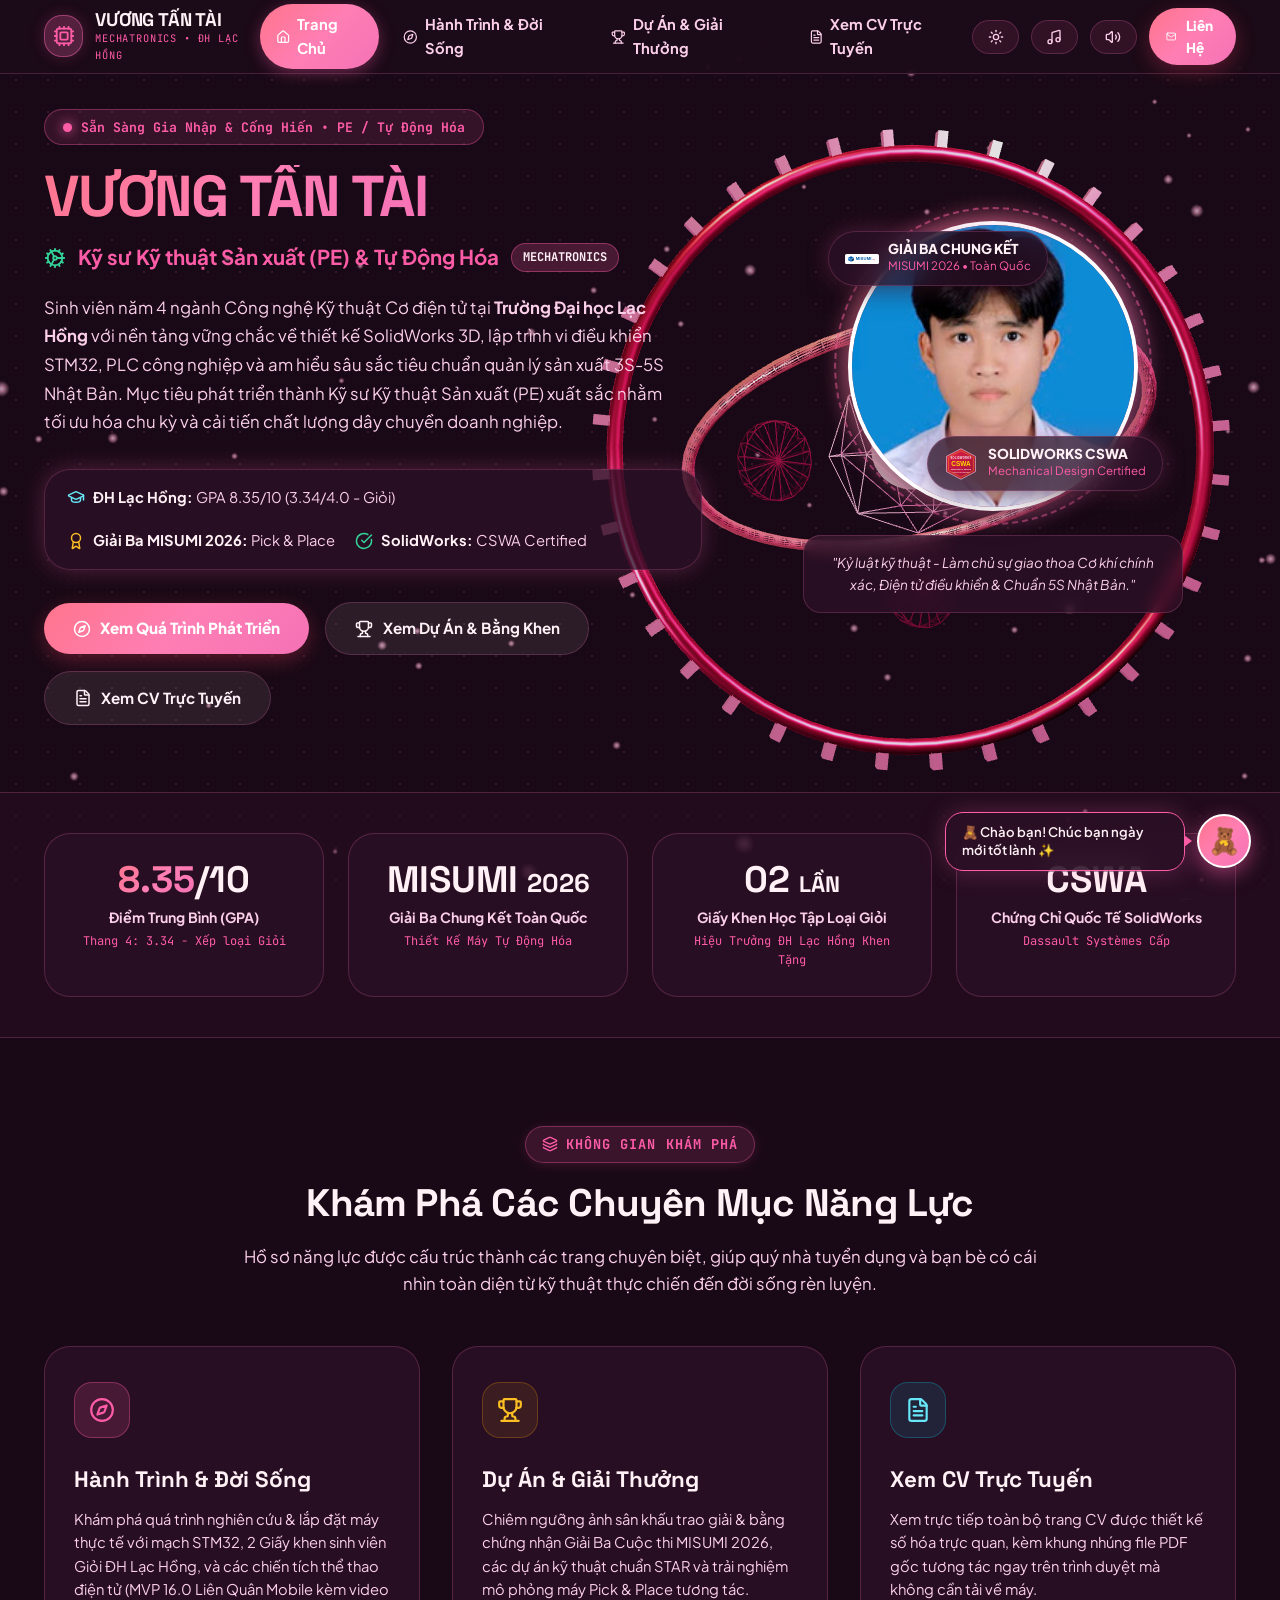
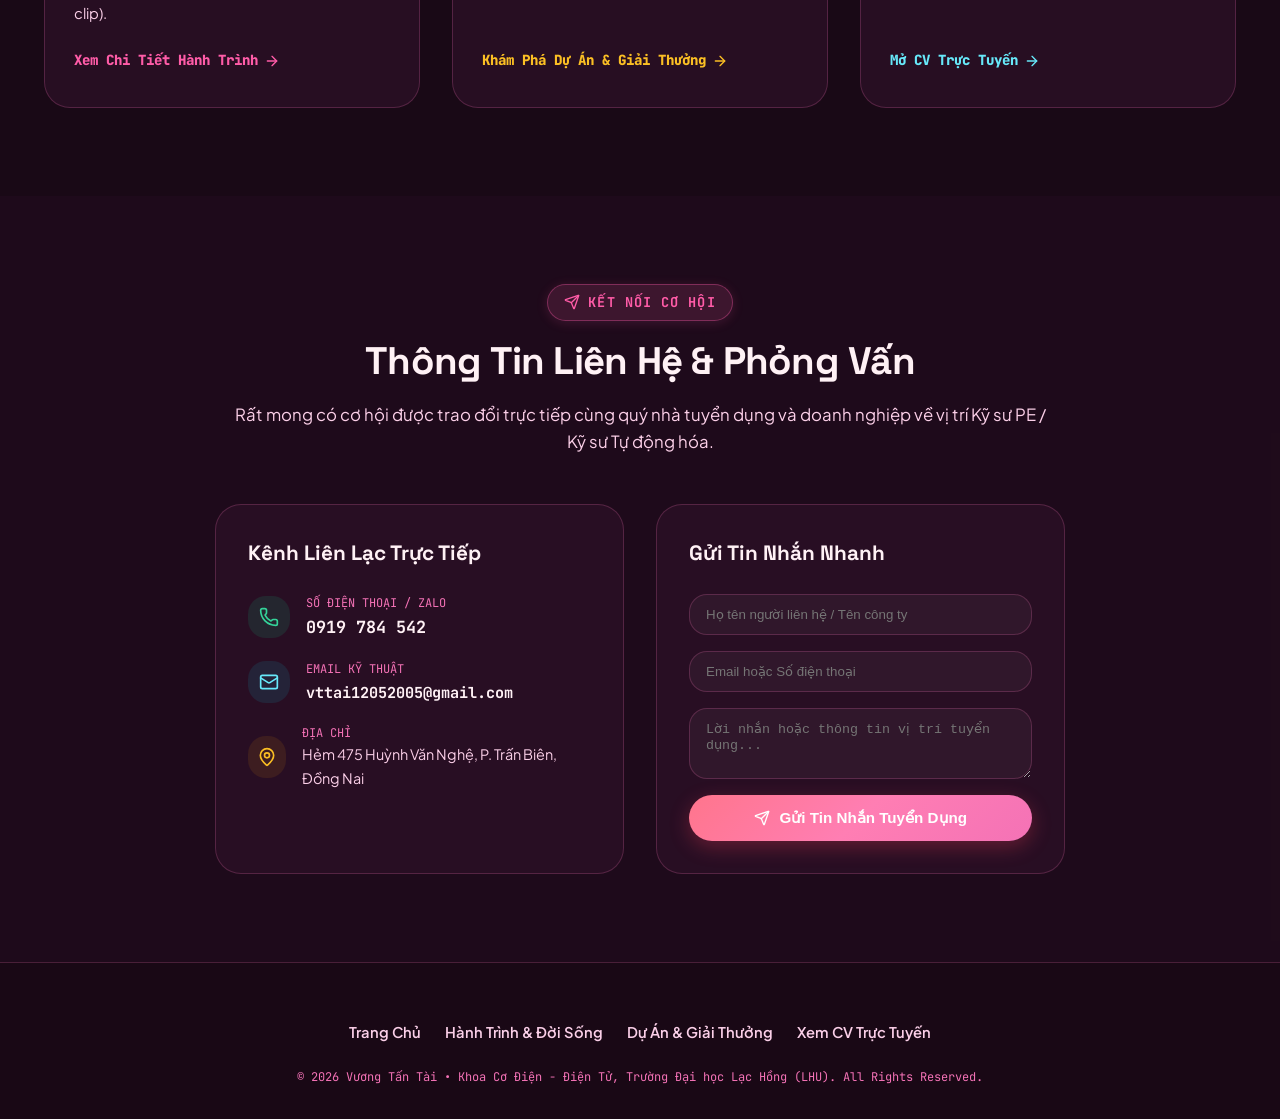
==== index.html @ c49052ca "feat: portfolio vuong tan tai kawaii pink edition with bgm and video autoplay" ====
<!DOCTYPE html>
<html lang="vi" data-theme="dark">
<head>
  <meta charset="UTF-8">
  <meta name="viewport" content="width=device-width, initial-scale=1.0">
  <title>Vương Tấn Tài | Kỹ sư Cơ Điện Tử - PE & Tự Động Hóa | Đại Học Lạc Hồng</title>
  
  <meta name="description" content="e-Portfolio Vương Tấn Tài - Sinh viên năm 4 Cơ Điện Tử ĐH Lạc Hồng (GPA 8.35/10), Giải Ba Cuộc thi Thiết kế Máy MISUMI 2026, SolidWorks CSWA, Thực tập PE tại ITO VN.">
  <meta name="keywords" content="Vương Tấn Tài, Mechatronics, Kỹ sư PE, Tự động hóa, SolidWorks CSWA, PLC Siemens, MISUMI, Đại học Lạc Hồng, ITO VN">
  <meta name="author" content="Vương Tấn Tài">
  
  <!-- Open Graph -->
  <meta property="og:title" content="Vương Tấn Tài | Kỹ sư Cơ Điện Tử - PE & Tự Động Hóa">
  <meta property="og:description" content="Khám phá hành trình phát triển, giải thưởng MISUMI 2026, dự án thực tế và xem CV trực tuyến của Vương Tấn Tài.">
  <meta property="og:image" content="assets/images/awards/misumi-ceremony.jpg">
  <meta property="og:type" content="website">

  <!-- Google Fonts -->
  <link rel="preconnect" href="https://fonts.googleapis.com">
  <link rel="preconnect" href="https://fonts.gstatic.com" crossorigin>
  <link href="https://fonts.googleapis.com/css2?family=JetBrains+Mono:wght@400;600;700&family=Plus+Jakarta+Sans:wght@400;500;600;700;800&family=Space+Grotesk:wght@500;600;700;800&display=swap" rel="stylesheet">

  <!-- Stylesheets -->
  <link rel="stylesheet" href="assets/css/style.css">
  <link rel="stylesheet" href="assets/css/components.css">

  <link rel="icon" type="image/svg+xml" href="assets/images/svg/lhu-logo.svg">
</head>
<body>

  <!-- Three.js 3D Background Scene -->
  <div id="three-canvas-container"></div>
  <div class="bg-grid-overlay"></div>
  <div class="noise-overlay"></div>

  <div class="app-wrapper">

    <!-- Header Navigation Bar (Clean & Balanced across 4 pages) -->
    <header class="hud-nav">
      <div class="container hud-nav-inner">
        <a href="index.html" class="brand-logo">
          <div class="brand-icon">
            <i data-lucide="cpu" style="width:22px;height:22px;"></i>
          </div>
          <div class="brand-text">
            <span class="brand-name">VƯƠNG TẤN TÀI</span>
            <span class="brand-badge">MECHATRONICS &bull; ĐH LẠC HỒNG</span>
          </div>
        </a>

        <!-- Main 4-Page Navigation -->
        <nav>
          <ul class="nav-links">
            <li><a href="index.html" class="nav-link active"><i data-lucide="home" style="width:16px;height:16px;"></i> Trang Chủ</a></li>
            <li><a href="hanh-trinh.html" class="nav-link"><i data-lucide="compass" style="width:16px;height:16px;"></i> Hành Trình & Đời Sống</a></li>
            <li><a href="du-an-giai-thuong.html" class="nav-link"><i data-lucide="trophy" style="width:16px;height:16px;"></i> Dự Án & Giải Thưởng</a></li>
            <li><a href="cv.html" class="nav-link"><i data-lucide="file-text" style="width:16px;height:16px;"></i> Xem CV Trực Tuyến</a></li>
          </ul>
        </nav>

        <!-- Quick Actions -->
        <div class="nav-actions">
          <button id="btn-theme-toggle" class="btn-icon" title="Chế độ màu Sáng/Tối">
            <i data-lucide="sun" style="width:16px;height:16px;"></i>
          </button>

          <button id="btn-music-toggle" class="btn-icon" title="Bật/Tắt nhạc nền (BGM)">
            <i data-lucide="music" style="width:16px;height:16px;"></i>
          </button>

          <button id="btn-sound-toggle" class="btn-icon" title="Bật/Tắt hiệu ứng âm thanh">
            <i data-lucide="volume-2" style="width:16px;height:16px;"></i>
          </button>

          <a href="#contact" class="btn-primary" style="padding:0.45rem 1.1rem;font-size:0.85rem;">
            <i data-lucide="mail" style="width:15px;height:15px;"></i>
            <span>Liên Hệ</span>
          </a>
        </div>
      </div>
    </header>

    <!-- 1. Hero Section -->
    <section class="hero-section">
      <div class="container hero-grid">
        <div class="hero-content">
          <div class="status-pill">
            <span class="pulse-dot"></span>
            <span>Sẵn Sàng Gia Nhập & Cống Hiến &bull; PE / Tự Động Hóa</span>
          </div>

          <h1 class="hero-name">
            <span class="hero-name-decrypt text-gradient" data-text="VƯƠNG TẤN TÀI">VƯƠNG TẤN TÀI</span>
          </h1>

          <div class="hero-role">
            <i data-lucide="cog" class="spin-icon" style="width:22px;height:22px;color:var(--accent-emerald);"></i>
            <span>Kỹ sư Kỹ thuật Sản xuất (PE) & Tự Động Hóa</span>
            <span class="hero-role-badge font-mono">MECHATRONICS</span>
          </div>

          <p class="hero-bio">
            Sinh viên năm 4 ngành Công nghệ Kỹ thuật Cơ điện tử tại <strong>Trường Đại học Lạc Hồng</strong> với nền tảng vững chắc về thiết kế SolidWorks 3D, lập trình vi điều khiển STM32, PLC công nghiệp và am hiểu sâu sắc tiêu chuẩn quản lý sản xuất 3S-5S Nhật Bản. Mục tiêu phát triển thành Kỹ sư Kỹ thuật Sản xuất (PE) xuất sắc nhằm tối ưu hóa chu kỳ và cải tiến chất lượng dây chuyền doanh nghiệp.
          </p>

          <div class="hero-meta-row">
            <div class="hero-meta-item">
              <i data-lucide="graduation-cap" style="width:18px;height:18px;color:var(--accent-cyan);"></i>
              <span><strong>ĐH Lạc Hồng:</strong> GPA 8.35/10 (3.34/4.0 - Giỏi)</span>
            </div>
            <div class="hero-meta-item">
              <i data-lucide="award" style="width:18px;height:18px;color:var(--accent-gold);"></i>
              <span><strong>Giải Ba MISUMI 2026:</strong> Pick & Place</span>
            </div>
            <div class="hero-meta-item">
              <i data-lucide="check-circle" style="width:18px;height:18px;color:var(--accent-emerald);"></i>
              <span><strong>SolidWorks:</strong> CSWA Certified</span>
            </div>
          </div>

          <div class="hero-cta-group">
            <a href="hanh-trinh.html" class="btn-primary">
              <i data-lucide="compass" style="width:18px;height:18px;"></i>
              <span>Xem Quá Trình Phát Triển</span>
            </a>
            <a href="du-an-giai-thuong.html" class="btn-secondary">
              <i data-lucide="trophy" style="width:18px;height:18px;"></i>
              <span>Xem Dự Án & Bằng Khen</span>
            </a>
            <a href="cv.html" class="btn-secondary">
              <i data-lucide="file-text" style="width:18px;height:18px;"></i>
              <span>Xem CV Trực Tuyến</span>
            </a>
          </div>
        </div>

        <!-- Hero Visual Profile Card -->
        <div class="hero-visual-card">
          <div class="avatar-wrapper">
            <div class="avatar-ring-outer"></div>
            <div class="avatar-ring-glow"></div>
            <div class="avatar-img-container">
              <img src="assets/images/avatar.png" alt="Vương Tấn Tài" class="avatar-img">
            </div>

            <!-- Floating Badge 1: MISUMI Award -->
            <div class="floating-badge badge-1">
              <img src="assets/images/svg/misumi-logo.svg" alt="MISUMI">
              <div>
                <div class="badge-title text-gold">GIẢI BA CHUNG KẾT</div>
                <div class="badge-sub">MISUMI 2026 &bull; Toàn Quốc</div>
              </div>
            </div>

            <!-- Floating Badge 2: CSWA Certified -->
            <div class="floating-badge badge-2">
              <img src="assets/images/svg/cswa-badge.svg" alt="CSWA">
              <div>
                <div class="badge-title">SOLIDWORKS CSWA</div>
                <div class="badge-sub">Mechanical Design Certified</div>
              </div>
            </div>
          </div>

          <!-- Quick Quote Box -->
          <div style="max-width:380px;text-align:center;padding:1rem 1.4rem;background:var(--bg-card);border:1px solid var(--border-color);border-radius:var(--radius-md);backdrop-filter:blur(8px);">
            <p style="font-size:0.85rem;color:var(--text-secondary);font-style:italic;">
              "Kỷ luật kỹ thuật - Làm chủ sự giao thoa Cơ khí chính xác, Điện tử điều khiển & Chuẩn 5S Nhật Bản."
            </p>
          </div>
        </div>
      </div>
    </section>

    <!-- 2. Key Metrics Row -->
    <section class="metrics-section">
      <div class="container">
        <div class="metrics-grid">
          <div class="metric-card spotlight-card">
            <div class="metric-value font-mono"><span class="text-gradient">8.35</span>/10</div>
            <div class="metric-label">Điểm Trung Bình (GPA)</div>
            <div class="metric-sub">Thang 4: 3.34 - Xếp loại Giỏi</div>
          </div>
          <div class="metric-card spotlight-card">
            <div class="metric-value font-mono text-gold">MISUMI <span style="font-size:1.6rem;">2026</span></div>
            <div class="metric-label">Giải Ba Chung Kết Toàn Quốc</div>
            <div class="metric-sub">Thiết Kế Máy Tự Động Hóa</div>
          </div>
          <div class="metric-card spotlight-card">
            <div class="metric-value font-mono text-emerald">02 <span style="font-size:1.4rem;">LẦN</span></div>
            <div class="metric-label">Giấy Khen Học Tập Loại Giỏi</div>
            <div class="metric-sub">Hiệu Trưởng ĐH Lạc Hồng Khen Tặng</div>
          </div>
          <div class="metric-card spotlight-card">
            <div class="metric-value font-mono text-cyan">CSWA</div>
            <div class="metric-label">Chứng Chỉ Quốc Tế SolidWorks</div>
            <div class="metric-sub">Dassault Systèmes Cấp</div>
          </div>
        </div>
      </div>
    </section>

    <!-- 3. Navigation Hub: Lối Tắt Đến 3 Trang Chuyên Biệt -->
    <section class="section">
      <div class="container">
        <div class="section-header">
          <div class="section-tag">
            <i data-lucide="layers"></i>
            <span>Không Gian Khám Phá</span>
          </div>
          <h2 class="section-title">Khám Phá Các Chuyên Mục Năng Lực</h2>
          <p class="section-subtitle">
            Hồ sơ năng lực được cấu trúc thành các trang chuyên biệt, giúp quý nhà tuyển dụng và bạn bè có cái nhìn toàn diện từ kỹ thuật thực chiến đến đời sống rèn luyện.
          </p>
        </div>

        <div class="page-hub-grid">
          <!-- Hub Card 1: Hành trình & Đời sống -->
          <a href="hanh-trinh.html" class="page-hub-card spotlight-card">
            <div class="page-hub-icon">
              <i data-lucide="compass" style="width:26px;height:26px;"></i>
            </div>
            <h3 class="page-hub-title">Hành Trình & Đời Sống</h3>
            <p class="page-hub-desc">
              Khám phá quá trình nghiên cứu & lắp đặt máy thực tế với mạch STM32, 2 Giấy khen sinh viên Giỏi ĐH Lạc Hồng, và các chiến tích thể thao điện tử (MVP 16.0 Liên Quân Mobile kèm video clip).
            </p>
            <div class="page-hub-arrow">
              <span>Xem Chi Tiết Hành Trình</span>
              <i data-lucide="arrow-right" style="width:16px;height:16px;"></i>
            </div>
          </a>

          <!-- Hub Card 2: Dự án & Giải thưởng -->
          <a href="du-an-giai-thuong.html" class="page-hub-card spotlight-card">
            <div class="page-hub-icon" style="background:rgba(245,158,11,0.1);border-color:rgba(245,158,11,0.25);color:var(--accent-gold);">
              <i data-lucide="trophy" style="width:26px;height:26px;"></i>
            </div>
            <h3 class="page-hub-title">Dự Án & Giải Thưởng</h3>
            <p class="page-hub-desc">
              Chiêm ngưỡng ảnh sân khấu trao giải & bằng chứng nhận Giải Ba Cuộc thi MISUMI 2026, các dự án kỹ thuật chuẩn STAR và trải nghiệm mô phỏng máy Pick & Place tương tác.
            </p>
            <div class="page-hub-arrow" style="color:var(--accent-gold);">
              <span>Khám Phá Dự Án & Giải Thưởng</span>
              <i data-lucide="arrow-right" style="width:16px;height:16px;"></i>
            </div>
          </a>

          <!-- Hub Card 3: Xem CV Trực Tuyến -->
          <a href="cv.html" class="page-hub-card spotlight-card">
            <div class="page-hub-icon" style="background:rgba(0,217,245,0.1);border-color:rgba(0,217,245,0.25);color:var(--accent-cyan);">
              <i data-lucide="file-text" style="width:26px;height:26px;"></i>
            </div>
            <h3 class="page-hub-title">Xem CV Trực Tuyến</h3>
            <p class="page-hub-desc">
              Xem trực tiếp toàn bộ trang CV được thiết kế số hóa trực quan, kèm khung nhúng file PDF gốc tương tác ngay trên trình duyệt mà không cần tải về máy.
            </p>
            <div class="page-hub-arrow" style="color:var(--accent-cyan);">
              <span>Mở CV Trực Tuyến</span>
              <i data-lucide="arrow-right" style="width:16px;height:16px;"></i>
            </div>
          </a>
        </div>
      </div>
    </section>

    <!-- 4. Contact Section -->
    <section id="contact" class="section" style="background:rgba(39,15,34,0.45);">
      <div class="container">
        <div class="section-header">
          <div class="section-tag">
            <i data-lucide="send"></i>
            <span>Kết Nối Cơ Hội</span>
          </div>
          <h2 class="section-title">Thông Tin Liên Hệ & Phỏng Vấn</h2>
          <p class="section-subtitle">
            Rất mong có cơ hội được trao đổi trực tiếp cùng quý nhà tuyển dụng và doanh nghiệp về vị trí Kỹ sư PE / Kỹ sư Tự động hóa.
          </p>
        </div>

        <div style="max-width:850px;margin:0 auto;display:grid;grid-template-columns:1fr 1fr;gap:2rem;">
          <div class="spotlight-card" style="padding:2rem;">
            <h3 style="font-family:var(--font-display);font-size:1.3rem;margin-bottom:1.5rem;color:var(--text-primary);">Kênh Liên Lạc Trực Tiếp</h3>
            
            <div style="display:flex;flex-direction:column;gap:1.2rem;">
              <div style="display:flex;align-items:center;gap:1rem;">
                <div style="width:42px;height:42px;border-radius:var(--radius-md);background:rgba(0,245,160,0.1);display:flex;align-items:center;justify-content:center;color:var(--accent-emerald);">
                  <i data-lucide="phone" style="width:20px;height:20px;"></i>
                </div>
                <div>
                  <div style="font-size:0.75rem;font-family:var(--font-mono);color:var(--text-muted);">SỐ ĐIỆN THOẠI / ZALO</div>
                  <strong class="font-mono" style="font-size:1.05rem;color:var(--text-primary);">0919 784 542</strong>
                </div>
              </div>

              <div style="display:flex;align-items:center;gap:1rem;">
                <div style="width:42px;height:42px;border-radius:var(--radius-md);background:rgba(0,217,245,0.1);display:flex;align-items:center;justify-content:center;color:var(--accent-cyan);">
                  <i data-lucide="mail" style="width:20px;height:20px;"></i>
                </div>
                <div>
                  <div style="font-size:0.75rem;font-family:var(--font-mono);color:var(--text-muted);">EMAIL KỸ THUẬT</div>
                  <strong class="font-mono" style="font-size:0.95rem;color:var(--text-primary);">vttai12052005@gmail.com</strong>
                </div>
              </div>

              <div style="display:flex;align-items:center;gap:1rem;">
                <div style="width:42px;height:42px;border-radius:var(--radius-md);background:rgba(245,158,11,0.1);display:flex;align-items:center;justify-content:center;color:var(--accent-gold);">
                  <i data-lucide="map-pin" style="width:20px;height:20px;"></i>
                </div>
                <div>
                  <div style="font-size:0.75rem;font-family:var(--font-mono);color:var(--text-muted);">ĐỊA CHỈ</div>
                  <div style="font-size:0.9rem;color:var(--text-secondary);">Hẻm 475 Huỳnh Văn Nghệ, P. Trấn Biên, Đồng Nai</div>
                </div>
              </div>
            </div>
          </div>

          <div class="spotlight-card" style="padding:2rem;">
            <h3 style="font-family:var(--font-display);font-size:1.3rem;margin-bottom:1.5rem;color:var(--text-primary);">Gửi Tin Nhắn Nhanh</h3>
            <form id="contact-form" style="display:flex;flex-direction:column;gap:1rem;">
              <input type="text" required placeholder="Họ tên người liên hệ / Tên công ty" style="width:100%;padding:0.75rem 1rem;background:rgba(255,255,255,0.04);border:1px solid var(--border-color);border-radius:var(--radius-md);color:#fff;outline:none;">
              <input type="text" required placeholder="Email hoặc Số điện thoại" style="width:100%;padding:0.75rem 1rem;background:rgba(255,255,255,0.04);border:1px solid var(--border-color);border-radius:var(--radius-md);color:#fff;outline:none;">
              <textarea rows="3" required placeholder="Lời nhắn hoặc thông tin vị trí tuyển dụng..." style="width:100%;padding:0.75rem 1rem;background:rgba(255,255,255,0.04);border:1px solid var(--border-color);border-radius:var(--radius-md);color:#fff;outline:none;resize:vertical;"></textarea>
              <button type="submit" class="btn-primary" style="justify-content:center;">
                <i data-lucide="send" style="width:16px;height:16px;"></i>
                <span>Gửi Tin Nhắn Tuyển Dụng</span>
              </button>
            </form>
          </div>
        </div>
      </div>
    </section>

    <!-- Footer -->
    <footer class="site-footer">
      <div class="container" style="text-align:center;">
        <ul class="footer-nav">
          <li><a href="index.html">Trang Chủ</a></li>
          <li><a href="hanh-trinh.html">Hành Trình & Đời Sống</a></li>
          <li><a href="du-an-giai-thuong.html">Dự Án & Giải Thưởng</a></li>
          <li><a href="cv.html">Xem CV Trực Tuyến</a></li>
        </ul>
        <div class="font-mono" style="font-size:0.75rem;color:var(--text-muted);">
          &copy; 2026 Vương Tấn Tài &bull; Khoa Cơ Điện - Điện Tử, Trường Đại học Lạc Hồng (LHU). All Rights Reserved.
        </div>
      </div>
    </footer>

  </div>

  <!-- Global Lightbox Modal -->
  <div id="portfolio-modal" class="modal-overlay">
    <div class="modal-content-box">
      <button class="modal-close-btn" onclick="closeModal()" title="Đóng cửa sổ">
        <i data-lucide="x" style="width:20px;height:20px;"></i>
      </button>
      <div id="modal-body-content"></div>
    </div>
  </div>

  <!-- Toast Notification Alert -->
  <div id="toast-msg" class="toast-msg">
    <i data-lucide="check-circle" style="color:var(--accent-emerald);width:20px;height:20px;"></i>
    <span id="toast-text">Đã sao chép!</span>
  </div>

  <!-- Vendor Scripts -->
  <script src="assets/vendor/three.min.js"></script>
  <script src="assets/vendor/gsap.min.js"></script>
  <script src="assets/vendor/ScrollTrigger.min.js"></script>
  <script src="assets/vendor/canvas-confetti.min.js"></script>
  <script src="assets/vendor/lucide.min.js"></script>

  <!-- App Scripts -->
  <script src="assets/js/data.js"></script>
  <script src="assets/js/three-scene.js"></script>
  <script src="assets/js/gsap-animations.js"></script>
  <script src="assets/js/main.js"></script>
</body>
</html>
---- assets/css/style.css ----
/* 
 * Kawaii Pink & Sakura Theme Stylesheet
 * Portfolio of Vuong Tan Tai - Mechatronics & PE Engineer (Cute Edition)
 */

:root {
  /* Sweet Sakura Dark / Cyber Pink (Default) */
  --bg-primary: #190916;
  --bg-secondary: #270f22;
  --bg-card: rgba(45, 17, 39, 0.75);
  --bg-card-hover: rgba(65, 23, 56, 0.92);
  --bg-glass: rgba(28, 11, 25, 0.88);
  --border-color: rgba(244, 114, 182, 0.22);
  --border-glow: rgba(255, 105, 180, 0.45);
  
  --text-primary: #fff1f5;
  --text-secondary: #fbcfe8;
  --text-muted: #f472b6;
  
  --accent-pink: #ff5ca8;
  --accent-sakura: #f472b6;
  --accent-rose: #fb7185;
  --accent-strawberry: #f43f5e;
  --accent-cream: #ffe4e6;
  --accent-gold: #fbbf24;
  --accent-cyan: #67e8f9;
  --accent-emerald: #34d399;
  --accent-purple: #c084fc;
  
  --gradient-cyber: linear-gradient(135deg, #ff758c 0%, #ff7eb3 50%, #f472b6 100%);
  --gradient-gold: linear-gradient(135deg, #fbcfe8 0%, #fbbf24 100%);
  --gradient-card: linear-gradient(180deg, rgba(65, 23, 56, 0.5) 0%, rgba(35, 13, 31, 0.8) 100%);
  
  --font-sans: 'Plus Jakarta Sans', system-ui, -apple-system, sans-serif;
  --font-display: 'Space Grotesk', system-ui, sans-serif;
  --font-mono: 'JetBrains Mono', monospace;
  
  --radius-sm: 10px;
  --radius-md: 18px;
  --radius-lg: 26px;
  --radius-full: 9999px;
  
  --shadow-glow: 0 0 25px rgba(255, 105, 180, 0.25);
  --shadow-card: 0 10px 30px -10px rgba(0, 0, 0, 0.6);
  
  --header-height: 74px;
  --transition-fast: 0.2s cubic-bezier(0.34, 1.56, 0.64, 1);
  --transition-normal: 0.35s cubic-bezier(0.16, 1, 0.3, 1);
}

[data-theme="light"] {
  /* Pastel Strawberry Milk (Light Cute Mode) */
  --bg-primary: #fff5f8;
  --bg-secondary: #fdf2f8;
  --bg-card: rgba(255, 255, 255, 0.94);
  --bg-card-hover: rgba(255, 255, 255, 1);
  --bg-glass: rgba(255, 245, 248, 0.92);
  --border-color: rgba(244, 114, 182, 0.28);
  --border-glow: rgba(251, 113, 133, 0.45);
  
  --text-primary: #4c0519;
  --text-secondary: #831843;
  --text-muted: #be185d;
  
  --shadow-card: 0 12px 30px -5px rgba(244, 63, 94, 0.08);
  --shadow-glow: 0 0 25px rgba(244, 114, 182, 0.22);
}

/* Reset & Custom Teddy Bear Cursor */
*, *::before, *::after {
  box-sizing: border-box;
  margin: 0;
  padding: 0;
}

html, body {
  cursor: url('../images/svg/cute-bear-cursor.svg') 4 4, auto !important;
  scroll-behavior: smooth;
  font-size: 16px;
  text-size-adjust: 100%;
}

a, button, [role="button"], input, select, textarea, .spotlight-card, .btn-primary, .btn-secondary, .nav-link, .gallery-media, .cv-tab-btn {
  cursor: url('../images/svg/cute-bear-pointer.svg') 12 12, pointer !important;
}

body {
  font-family: var(--font-sans);
  background-color: var(--bg-primary);
  color: var(--text-primary);
  line-height: 1.6;
  overflow-x: hidden;
  position: relative;
  min-height: 100vh;
  transition: background-color var(--transition-normal), color var(--transition-normal);
}

/* Floating Cute Trail Sparkle Element */
.kawaii-sparkle {
  position: fixed;
  pointer-events: none;
  z-index: 99999;
  user-select: none;
  font-size: 1.25rem;
  animation: float-sparkle 1.2s cubic-bezier(0.25, 1, 0.5, 1) forwards;
  filter: drop-shadow(0 2px 6px rgba(244, 63, 94, 0.4));
}

@keyframes float-sparkle {
  0% {
    opacity: 1;
    transform: translate(-50%, -50%) scale(0.6) rotate(0deg);
  }
  50% {
    opacity: 0.9;
    transform: translate(-50%, -80px) scale(1.2) rotate(20deg);
  }
  100% {
    opacity: 0;
    transform: translate(-50%, -130px) scale(0.4) rotate(45deg);
  }
}

/* Three.js Canvas container */
#three-canvas-container {
  position: fixed;
  top: 0;
  left: 0;
  width: 100vw;
  height: 100vh;
  z-index: 1;
  pointer-events: auto;
  opacity: 0.88;
}

/* Cute Pastel Dot Grid Pattern */
.bg-grid-overlay {
  position: fixed;
  top: 0;
  left: 0;
  width: 100%;
  height: 100%;
  background-image: 
    radial-gradient(rgba(244, 114, 182, 0.15) 1.5px, transparent 1.5px);
  background-size: 32px 32px;
  pointer-events: none;
  z-index: 0;
}

.noise-overlay {
  position: fixed;
  top: 0;
  left: 0;
  width: 100%;
  height: 100%;
  opacity: 0.02;
  pointer-events: none;
  z-index: 2;
  background-image: radial-gradient(rgba(255,255,255,0.8) 1px, transparent 0);
  background-size: 8px 8px;
}

/* App Main Wrapper */
.app-wrapper {
  position: relative;
  z-index: 3;
}

.container {
  width: 100%;
  max-width: 1240px;
  margin-left: auto;
  margin-right: auto;
  padding-left: 1.5rem;
  padding-right: 1.5rem;
}

/* Section Common */
.section {
  padding: 5.5rem 0;
  position: relative;
}

.section-header {
  text-align: center;
  max-width: 820px;
  margin: 0 auto 3rem auto;
}

.section-tag {
  display: inline-flex;
  align-items: center;
  gap: 0.5rem;
  font-family: var(--font-mono);
  font-size: 0.85rem;
  font-weight: 700;
  letter-spacing: 0.08em;
  text-transform: uppercase;
  color: var(--accent-pink);
  background: rgba(255, 92, 168, 0.14);
  border: 1px solid rgba(255, 92, 168, 0.35);
  padding: 0.4rem 1rem;
  border-radius: var(--radius-full);
  margin-bottom: 1rem;
  box-shadow: 0 2px 12px rgba(255, 92, 168, 0.15);
}

.section-tag i, .section-tag svg {
  width: 16px;
  height: 16px;
}

.section-title {
  font-family: var(--font-display);
  font-size: 2.4rem;
  font-weight: 800;
  letter-spacing: -0.02em;
  color: var(--text-primary);
  line-height: 1.25;
  margin-bottom: 1rem;
}

.section-subtitle {
  font-size: 1.05rem;
  color: var(--text-secondary);
  line-height: 1.65;
}

/* Typography Helpers */
.text-gradient {
  background: var(--gradient-cyber);
  -webkit-background-clip: text;
  -webkit-text-fill-color: transparent;
  display: inline-block;
}

.text-gold { color: var(--accent-gold); }
.text-cyan { color: var(--accent-pink); }
.text-emerald { color: #f43f5e; }
.font-mono { font-family: var(--font-mono); }

/* HUD Navigation Bar */
.hud-nav {
  position: fixed;
  top: 0;
  left: 0;
  right: 0;
  height: var(--header-height);
  background: var(--bg-glass);
  backdrop-filter: blur(18px);
  -webkit-backdrop-filter: blur(18px);
  border-bottom: 1px solid var(--border-color);
  z-index: 100;
  transition: all var(--transition-fast);
}

.hud-nav-inner {
  display: flex;
  align-items: center;
  justify-content: space-between;
  height: 100%;
}

.brand-logo {
  display: flex;
  align-items: center;
  gap: 0.75rem;
  text-decoration: none;
  color: var(--text-primary);
}

.brand-icon {
  width: 42px;
  height: 42px;
  border-radius: var(--radius-md);
  background: linear-gradient(135deg, rgba(255, 92, 168, 0.25), rgba(244, 114, 182, 0.25));
  border: 1px solid var(--border-glow);
  display: flex;
  align-items: center;
  justify-content: center;
  color: var(--accent-pink);
  font-size: 1.3rem;
  box-shadow: 0 0 15px rgba(255, 92, 168, 0.2);
}

.brand-text {
  display: flex;
  flex-direction: column;
}

.brand-name {
  font-family: var(--font-display);
  font-size: 1.15rem;
  font-weight: 800;
  letter-spacing: -0.01em;
  line-height: 1.1;
}

.brand-badge {
  font-family: var(--font-mono);
  font-size: 0.65rem;
  color: var(--accent-pink);
  letter-spacing: 0.08em;
  text-transform: uppercase;
}

/* Nav Links for 4 Multi-Pages */
.nav-links {
  display: flex;
  align-items: center;
  gap: 0.5rem;
  list-style: none;
}

.nav-link {
  display: inline-flex;
  align-items: center;
  gap: 0.45rem;
  padding: 0.55rem 1rem;
  font-size: 0.92rem;
  font-weight: 700;
  color: var(--text-secondary);
  text-decoration: none;
  border-radius: var(--radius-full);
  transition: all var(--transition-fast);
}

.nav-link:hover {
  color: var(--text-primary);
  background: rgba(244, 114, 182, 0.15);
  transform: translateY(-1px);
}

.nav-link.active {
  color: #fff;
  background: var(--gradient-cyber);
  box-shadow: 0 4px 15px rgba(255, 92, 168, 0.35);
}

.nav-actions {
  display: flex;
  align-items: center;
  gap: 0.75rem;
}

.btn-icon {
  padding: 0.5rem 0.9rem;
  border-radius: var(--radius-full);
  background: rgba(255, 92, 168, 0.1);
  border: 1px solid var(--border-color);
  color: var(--text-secondary);
  cursor: pointer;
  display: inline-flex;
  align-items: center;
  gap: 0.4rem;
  font-size: 0.85rem;
  font-weight: 700;
  transition: all var(--transition-fast);
}

.btn-icon:hover {
  color: var(--text-primary);
  border-color: var(--accent-pink);
  background: rgba(255, 92, 168, 0.2);
  transform: scale(1.05);
}

.btn-icon.music-playing {
  color: #fff;
  background: var(--gradient-cyber);
  border-color: transparent;
  box-shadow: 0 0 16px rgba(255, 92, 168, 0.6);
  animation: pulseMusicBtn 2.2s infinite ease-in-out;
}

@keyframes pulseMusicBtn {
  0%, 100% {
    transform: scale(1);
    box-shadow: 0 0 12px rgba(255, 92, 168, 0.45);
  }
  50% {
    transform: scale(1.08);
    box-shadow: 0 0 22px rgba(255, 92, 168, 0.75);
  }
}

/* Buttons */
.btn-primary {
  display: inline-flex;
  align-items: center;
  justify-content: center;
  gap: 0.6rem;
  padding: 0.85rem 1.8rem;
  background: var(--gradient-cyber);
  color: #ffffff;
  font-weight: 800;
  font-size: 0.95rem;
  border-radius: var(--radius-full);
  text-decoration: none;
  border: none;
  cursor: pointer;
  box-shadow: 0 6px 20px rgba(244, 63, 94, 0.3);
  transition: all var(--transition-fast);
}

.btn-primary:hover {
  transform: translateY(-2px) scale(1.02);
  box-shadow: 0 10px 28px rgba(244, 63, 94, 0.45);
}

.btn-secondary {
  display: inline-flex;
  align-items: center;
  justify-content: center;
  gap: 0.6rem;
  padding: 0.85rem 1.8rem;
  background: rgba(255, 255, 255, 0.08);
  color: var(--text-primary);
  font-weight: 700;
  font-size: 0.95rem;
  border-radius: var(--radius-full);
  text-decoration: none;
  border: 1.5px solid var(--border-color);
  cursor: pointer;
  transition: all var(--transition-fast);
}

.btn-secondary:hover {
  background: rgba(244, 114, 182, 0.18);
  border-color: var(--accent-pink);
  transform: translateY(-2px);
}

/* Hero Section */
.hero-section {
  min-height: 88vh;
  display: flex;
  align-items: center;
  padding-top: calc(var(--header-height) + 2rem);
  padding-bottom: 4rem;
  position: relative;
}

.hero-grid {
  display: grid;
  grid-template-columns: 1.15fr 0.85fr;
  gap: 3rem;
  align-items: center;
}

.hero-content {
  position: relative;
  z-index: 5;
}

.status-pill {
  display: inline-flex;
  align-items: center;
  gap: 0.6rem;
  padding: 0.4rem 1.1rem;
  background: rgba(255, 92, 168, 0.12);
  border: 1px solid rgba(255, 92, 168, 0.35);
  border-radius: var(--radius-full);
  font-family: var(--font-mono);
  font-size: 0.82rem;
  font-weight: 700;
  color: var(--accent-pink);
  margin-bottom: 1.25rem;
}

.pulse-dot {
  width: 9px;
  height: 9px;
  border-radius: 50%;
  background: #ff5ca8;
  box-shadow: 0 0 12px #ff5ca8;
  animation: pulse-ring 2s infinite ease-out;
}

@keyframes pulse-ring {
  0% { transform: scale(0.95); opacity: 1; }
  50% { transform: scale(1.4); opacity: 0.4; }
  100% { transform: scale(0.95); opacity: 1; }
}

.hero-name {
  font-family: var(--font-display);
  font-size: 3.6rem;
  font-weight: 800;
  letter-spacing: -0.03em;
  line-height: 1.1;
  margin-bottom: 0.8rem;
}

.hero-role {
  font-size: 1.28rem;
  font-weight: 700;
  color: var(--accent-pink);
  display: flex;
  align-items: center;
  gap: 0.75rem;
  margin-bottom: 1.25rem;
}

.hero-role-badge {
  font-family: var(--font-mono);
  font-size: 0.75rem;
  padding: 0.25rem 0.7rem;
  border-radius: var(--radius-full);
  background: rgba(255, 92, 168, 0.2);
  border: 1px solid rgba(255, 92, 168, 0.4);
  color: var(--text-primary);
}

.hero-bio {
  font-size: 1.05rem;
  color: var(--text-secondary);
  line-height: 1.7;
  margin-bottom: 2rem;
  max-width: 620px;
}

.hero-meta-row {
  display: flex;
  flex-wrap: wrap;
  gap: 1.25rem;
  margin-bottom: 2rem;
  padding: 1rem 1.4rem;
  background: var(--bg-card);
  border: 1.5px solid var(--border-color);
  border-radius: var(--radius-lg);
  font-size: 0.92rem;
  box-shadow: var(--shadow-glow);
}

.hero-meta-item {
  display: flex;
  align-items: center;
  gap: 0.5rem;
  color: var(--text-secondary);
}

.hero-meta-item strong {
  color: var(--text-primary);
}

.hero-cta-group {
  display: flex;
  flex-wrap: wrap;
  align-items: center;
  gap: 1rem;
}

/* Avatar Card */
.hero-visual-card {
  position: relative;
  display: flex;
  flex-direction: column;
  align-items: center;
}

.avatar-wrapper {
  position: relative;
  width: 290px;
  height: 290px;
  margin-bottom: 1.5rem;
}

.avatar-ring-outer {
  position: absolute;
  inset: -14px;
  border-radius: 50%;
  border: 2.5px dashed rgba(255, 92, 168, 0.5);
  animation: rotate-ring 24s linear infinite;
}

.avatar-ring-glow {
  position: absolute;
  inset: -4px;
  border-radius: 50%;
  background: var(--gradient-cyber);
  opacity: 0.75;
  filter: blur(12px);
  z-index: 1;
}

.avatar-img-container {
  position: relative;
  width: 100%;
  height: 100%;
  border-radius: 50%;
  overflow: hidden;
  border: 4px solid #fff;
  z-index: 2;
  box-shadow: var(--shadow-card);
}

.avatar-img {
  width: 100%;
  height: 100%;
  object-fit: cover;
  transition: transform var(--transition-normal);
}

.avatar-wrapper:hover .avatar-img {
  transform: scale(1.06);
}

@keyframes rotate-ring {
  from { transform: rotate(0deg); }
  to { transform: rotate(360deg); }
}

/* Floating Badges */
.floating-badge {
  position: absolute;
  display: flex;
  align-items: center;
  gap: 0.6rem;
  padding: 0.6rem 1rem;
  background: var(--bg-card);
  backdrop-filter: blur(14px);
  border: 1.5px solid var(--border-color);
  border-radius: var(--radius-full);
  box-shadow: var(--shadow-card), var(--shadow-glow);
  z-index: 10;
  animation: float 4s ease-in-out infinite alternate;
}

.floating-badge.badge-1 {
  top: 10px;
  left: -20px;
}

.floating-badge.badge-2 {
  bottom: 20px;
  right: -25px;
  animation-delay: 1.5s;
}

.floating-badge img {
  width: 34px;
  height: 34px;
  object-fit: contain;
}

.floating-badge .badge-title {
  font-size: 0.85rem;
  font-weight: 800;
  color: var(--text-primary);
  line-height: 1.1;
}

.floating-badge .badge-sub {
  font-size: 0.72rem;
  color: var(--accent-pink);
}

@keyframes float {
  0% { transform: translateY(0px) rotate(0deg); }
  100% { transform: translateY(-10px) rotate(2deg); }
}

/* Metrics Row */
.metrics-section {
  padding: 2.5rem 0;
  border-top: 1px solid var(--border-color);
  border-bottom: 1px solid var(--border-color);
  background: rgba(45, 17, 39, 0.4);
}

.metrics-grid {
  display: grid;
  grid-template-columns: repeat(4, 1fr);
  gap: 1.5rem;
}

.metric-card {
  padding: 1.6rem;
  background: var(--bg-card);
  border: 1.5px solid var(--border-color);
  border-radius: var(--radius-lg);
  text-align: center;
  transition: all var(--transition-fast);
  position: relative;
  overflow: hidden;
}

.metric-card::before {
  content: '';
  position: absolute;
  top: 0;
  left: 0;
  right: 0;
  height: 4px;
  background: var(--gradient-cyber);
  opacity: 0.9;
}

.metric-card:hover {
  transform: translateY(-4px);
  border-color: var(--accent-pink);
  box-shadow: var(--shadow-glow);
}

.metric-value {
  font-family: var(--font-display);
  font-size: 2.3rem;
  font-weight: 800;
  color: var(--text-primary);
  line-height: 1.1;
  margin-bottom: 0.35rem;
}

.metric-label {
  font-size: 0.88rem;
  font-weight: 700;
  color: var(--text-secondary);
  margin-bottom: 0.25rem;
}

.metric-sub {
  font-family: var(--font-mono);
  font-size: 0.75rem;
  color: var(--accent-pink);
}

/* Page Navigation Hub (3 Quick Navigation Cards on Home) */
.page-hub-grid {
  display: grid;
  grid-template-columns: repeat(3, 1fr);
  gap: 2rem;
  margin-top: 2.5rem;
}

.page-hub-card {
  background: var(--bg-card);
  border: 1.5px solid var(--border-color);
  border-radius: var(--radius-lg);
  padding: 2.2rem 1.8rem;
  display: flex;
  flex-direction: column;
  text-decoration: none;
  color: inherit;
  transition: all var(--transition-normal);
  position: relative;
  overflow: hidden;
}

.page-hub-card:hover {
  transform: translateY(-6px);
  border-color: var(--accent-pink);
  box-shadow: 0 15px 35px -10px rgba(0, 0, 0, 0.5), var(--shadow-glow);
}

.page-hub-icon {
  width: 56px;
  height: 56px;
  border-radius: var(--radius-md);
  background: rgba(255, 92, 168, 0.15);
  border: 1.5px solid rgba(255, 92, 168, 0.35);
  display: flex;
  align-items: center;
  justify-content: center;
  color: var(--accent-pink);
  font-size: 1.6rem;
  margin-bottom: 1.5rem;
}

.page-hub-title {
  font-family: var(--font-display);
  font-size: 1.4rem;
  font-weight: 800;
  color: var(--text-primary);
  margin-bottom: 0.6rem;
}

.page-hub-desc {
  font-size: 0.92rem;
  color: var(--text-secondary);
  line-height: 1.6;
  margin-bottom: 1.5rem;
}

.page-hub-arrow {
  display: inline-flex;
  align-items: center;
  gap: 0.4rem;
  font-family: var(--font-mono);
  font-size: 0.88rem;
  font-weight: 800;
  color: var(--accent-pink);
  margin-top: auto;
}

/* Footer */
.site-footer {
  padding: 3.5rem 0 2rem 0;
  border-top: 1px solid var(--border-color);
  background: rgba(25, 9, 22, 0.96);
  position: relative;
  z-index: 10;
}

.footer-nav {
  display: flex;
  flex-wrap: wrap;
  gap: 1.5rem;
  justify-content: center;
  list-style: none;
  margin-bottom: 1.5rem;
}

.footer-nav a {
  color: var(--text-secondary);
  text-decoration: none;
  font-size: 0.92rem;
  font-weight: 600;
  transition: color var(--transition-fast);
}

.footer-nav a:hover {
  color: var(--accent-pink);
}

/* Responsive adjustments */
@media (max-width: 1024px) {
  .hero-grid {
    grid-template-columns: 1fr;
    text-align: center;
    gap: 3rem;
  }
  
  .hero-role, .hero-meta-row, .hero-cta-group {
    justify-content: center;
  }
  
  .hero-bio {
    margin-left: auto;
    margin-right: auto;
  }
  
  .metrics-grid, .page-hub-grid {
    grid-template-columns: repeat(2, 1fr);
  }
}

@media (max-width: 768px) {
  .nav-links {
    display: none;
  }
  
  .hero-name {
    font-size: 2.6rem;
  }
  
  .section-title {
    font-size: 2rem;
  }
  
  .metrics-grid, .page-hub-grid {
    grid-template-columns: 1fr;
  }
}
---- assets/css/components.css ----
/* 
 * Kawaii Pink & Sakura Components
 * Bento Grid, Spotlight, Border Beam, Timeline, STAR Cards, Simulator, CV Viewer
 */

/* 1. Kawaii Spotlight Card Effect */
.spotlight-card {
  position: relative;
  border-radius: var(--radius-lg);
  background: var(--bg-card);
  border: 1.5px solid var(--border-color);
  overflow: hidden;
  transition: transform var(--transition-fast), border-color var(--transition-fast), box-shadow var(--transition-fast);
}

.spotlight-card::before {
  content: '';
  position: absolute;
  top: 0;
  left: 0;
  right: 0;
  bottom: 0;
  background: radial-gradient(800px circle at var(--mouse-x, -500px) var(--mouse-y, -500px), rgba(255, 92, 168, 0.15), transparent 45%);
  opacity: 0;
  transition: opacity 0.5s;
  pointer-events: none;
  z-index: 1;
}

.spotlight-card:hover::before {
  opacity: 1;
}

.spotlight-card:hover {
  border-color: var(--accent-pink);
  box-shadow: 0 15px 35px -10px rgba(0, 0, 0, 0.4), var(--shadow-glow);
}

/* 2. Bento Grid */
.bento-grid {
  display: grid;
  grid-template-columns: repeat(12, 1fr);
  gap: 1.5rem;
}

.bento-col-4 { grid-column: span 4; }
.bento-col-6 { grid-column: span 6; }
.bento-col-8 { grid-column: span 8; }
.bento-col-12 { grid-column: span 12; }

@media (max-width: 992px) {
  .bento-col-4, .bento-col-6, .bento-col-8 {
    grid-column: span 12;
  }
}

/* 3. Photo & Certificate Gallery Cards */
.gallery-grid {
  display: grid;
  grid-template-columns: repeat(2, 1fr);
  gap: 2rem;
}

@media (max-width: 850px) {
  .gallery-grid {
    grid-template-columns: 1fr;
  }
}

.gallery-card {
  background: var(--bg-card);
  border: 1.5px solid var(--border-color);
  border-radius: var(--radius-lg);
  overflow: hidden;
  display: flex;
  flex-direction: column;
  transition: all var(--transition-fast);
}

.gallery-card:hover {
  transform: translateY(-5px);
  border-color: var(--accent-pink);
  box-shadow: 0 15px 35px -10px rgba(0, 0, 0, 0.6), var(--shadow-glow);
}

.gallery-media {
  position: relative;
  width: 100%;
  height: 320px;
  background: #140512;
  overflow: hidden;
}

.gallery-media img {
  width: 100%;
  height: 100%;
  object-fit: cover;
  transition: transform var(--transition-normal);
}

.gallery-card:hover .gallery-media img {
  transform: scale(1.05);
}

.gallery-zoom-badge {
  position: absolute;
  bottom: 1rem;
  right: 1rem;
  padding: 0.4rem 0.9rem;
  background: rgba(25, 9, 22, 0.9);
  backdrop-filter: blur(8px);
  border: 1px solid var(--border-glow);
  color: #fff;
  border-radius: var(--radius-full);
  font-family: var(--font-mono);
  font-size: 0.78rem;
  font-weight: 700;
  display: flex;
  align-items: center;
  gap: 0.45rem;
}

.gallery-content {
  padding: 2rem;
  display: flex;
  flex-direction: column;
  flex-grow: 1;
}

.gallery-tag {
  font-family: var(--font-mono);
  font-size: 0.78rem;
  color: var(--accent-pink);
  font-weight: 800;
  text-transform: uppercase;
  margin-bottom: 0.4rem;
}

.gallery-title {
  font-family: var(--font-display);
  font-size: 1.35rem;
  font-weight: 800;
  color: var(--text-primary);
  margin-bottom: 0.6rem;
  line-height: 1.35;
}

.gallery-desc {
  font-size: 0.94rem;
  color: var(--text-secondary);
  line-height: 1.65;
  margin-bottom: 1.25rem;
}

/* 4. Gaming & Highlight Video Component */
.gaming-grid {
  display: grid;
  grid-template-columns: 1.2fr 0.8fr;
  gap: 2rem;
  align-items: stretch;
}

@media (max-width: 992px) {
  .gaming-grid {
    grid-template-columns: 1fr;
  }
}

.video-container-box {
  background: #140512;
  border: 1.5px solid var(--border-glow);
  border-radius: var(--radius-lg);
  overflow: hidden;
  box-shadow: 0 10px 30px rgba(0, 0, 0, 0.7), var(--shadow-glow);
  display: flex;
  flex-direction: column;
}

.video-player-wrap {
  position: relative;
  width: 100%;
  aspect-ratio: 16 / 9;
  background: #000;
}

.video-player-wrap video {
  width: 100%;
  height: 100%;
  object-fit: cover;
  display: block;
}

.video-caption {
  padding: 1.6rem;
  background: var(--bg-card);
}

.gaming-stats-card {
  background: var(--bg-card);
  border: 1.5px solid var(--border-color);
  border-radius: var(--radius-lg);
  padding: 2rem;
  display: flex;
  flex-direction: column;
  gap: 1.25rem;
}

.mvp-banner {
  padding: 1.1rem 1.4rem;
  background: linear-gradient(135deg, rgba(255, 92, 168, 0.25), rgba(251, 113, 133, 0.25));
  border: 1.5px solid rgba(255, 92, 168, 0.45);
  border-radius: var(--radius-md);
  display: flex;
  align-items: center;
  justify-content: space-between;
}

.mvp-score {
  font-family: var(--font-display);
  font-size: 2.3rem;
  font-weight: 900;
  color: var(--accent-pink);
  text-shadow: 0 0 15px rgba(255, 92, 168, 0.5);
}

/* 5. Online CV Viewer Component */
.cv-viewer-controls {
  display: flex;
  flex-wrap: wrap;
  align-items: center;
  justify-content: space-between;
  gap: 1rem;
  padding: 1.1rem 1.6rem;
  background: var(--bg-card);
  border: 1.5px solid var(--border-color);
  border-radius: var(--radius-md);
  margin-bottom: 2rem;
  box-shadow: var(--shadow-glow);
}

.cv-tabs {
  display: flex;
  gap: 0.6rem;
}

.cv-tab-btn {
  padding: 0.6rem 1.3rem;
  background: rgba(255, 255, 255, 0.06);
  border: 1.5px solid var(--border-color);
  color: var(--text-secondary);
  border-radius: var(--radius-full);
  font-family: var(--font-sans);
  font-size: 0.9rem;
  font-weight: 700;
  display: inline-flex;
  align-items: center;
  gap: 0.45rem;
  transition: all var(--transition-fast);
}

.cv-tab-btn.active, .cv-tab-btn:hover {
  background: var(--gradient-cyber);
  border-color: transparent;
  color: #fff;
  box-shadow: 0 4px 15px rgba(244, 63, 94, 0.3);
}

/* Embedded PDF Frame */
.pdf-embed-wrapper {
  width: 100%;
  height: 900px;
  background: #250d22;
  border: 1.5px solid var(--border-glow);
  border-radius: var(--radius-lg);
  overflow: hidden;
  box-shadow: var(--shadow-card), var(--shadow-glow);
}

.pdf-embed-wrapper object, .pdf-embed-wrapper iframe {
  width: 100%;
  height: 100%;
  border: none;
}

/* Digital Web CV Paper Sheet Layout */
.digital-cv-sheet {
  background: #220c1f;
  border: 1.5px solid var(--border-color);
  border-radius: var(--radius-lg);
  padding: 3.5rem;
  box-shadow: 0 20px 50px rgba(0, 0, 0, 0.7), var(--shadow-glow);
  max-width: 950px;
  margin: 0 auto;
}

[data-theme="light"] .digital-cv-sheet {
  background: #ffffff;
}

@media (max-width: 768px) {
  .digital-cv-sheet {
    padding: 1.5rem;
  }
}

.cv-sheet-header {
  display: grid;
  grid-template-columns: 140px 1fr;
  gap: 2rem;
  align-items: center;
  padding-bottom: 2rem;
  border-bottom: 2px solid var(--border-color);
  margin-bottom: 2rem;
}

@media (max-width: 600px) {
  .cv-sheet-header {
    grid-template-columns: 1fr;
    text-align: center;
  }
}

.cv-avatar-box {
  width: 140px;
  height: 140px;
  border-radius: 50%;
  overflow: hidden;
  border: 3px solid var(--accent-pink);
  margin: 0 auto;
  box-shadow: var(--shadow-glow);
}

.cv-avatar-box img {
  width: 100%;
  height: 100%;
  object-fit: cover;
}

.cv-section-block {
  margin-bottom: 2.2rem;
}

.cv-block-title {
  display: flex;
  align-items: center;
  gap: 0.6rem;
  font-family: var(--font-display);
  font-size: 1.35rem;
  font-weight: 800;
  color: var(--accent-pink);
  padding-bottom: 0.5rem;
  border-bottom: 1.5px solid rgba(255, 92, 168, 0.35);
  margin-bottom: 1.25rem;
}

/* 6. Career Roadmap Cards */
.roadmap-container {
  display: grid;
  grid-template-columns: repeat(3, 1fr);
  gap: 1.75rem;
  margin-top: 2rem;
}

.roadmap-card {
  position: relative;
  padding: 2.2rem 1.8rem;
  background: var(--bg-card);
  border: 1.5px solid var(--border-color);
  border-radius: var(--radius-lg);
  display: flex;
  flex-direction: column;
  transition: all var(--transition-normal);
}

.roadmap-card:hover {
  transform: translateY(-6px);
  border-color: var(--accent-pink);
  box-shadow: var(--shadow-glow);
}

.roadmap-badge {
  display: inline-flex;
  align-items: center;
  gap: 0.5rem;
  font-family: var(--font-mono);
  font-size: 0.8rem;
  font-weight: 800;
  color: var(--accent-pink);
  background: rgba(255, 92, 168, 0.15);
  border: 1px solid rgba(255, 92, 168, 0.35);
  padding: 0.35rem 0.85rem;
  border-radius: var(--radius-full);
  margin-bottom: 1.25rem;
  width: fit-content;
}

.roadmap-title {
  font-family: var(--font-display);
  font-size: 1.3rem;
  font-weight: 800;
  color: var(--text-primary);
  margin-bottom: 0.5rem;
  line-height: 1.3;
}

.roadmap-period {
  font-family: var(--font-mono);
  font-size: 0.82rem;
  color: var(--accent-pink);
  margin-bottom: 1.5rem;
}

.roadmap-list {
  list-style: none;
  display: flex;
  flex-direction: column;
  gap: 0.9rem;
  margin-top: auto;
}

.roadmap-list li {
  position: relative;
  padding-left: 1.4rem;
  font-size: 0.92rem;
  color: var(--text-secondary);
  line-height: 1.55;
}

.roadmap-list li::before {
  content: '🌸';
  position: absolute;
  left: 0;
  top: 0;
  font-size: 0.8rem;
}

@media (max-width: 900px) {
  .roadmap-container {
    grid-template-columns: 1fr;
  }
}

/* 7. Projects Section & STAR Showcase */
.project-filters {
  display: flex;
  flex-wrap: wrap;
  justify-content: center;
  gap: 0.75rem;
  margin-bottom: 3rem;
}

.filter-btn {
  padding: 0.55rem 1.35rem;
  background: rgba(255, 255, 255, 0.05);
  border: 1.5px solid var(--border-color);
  color: var(--text-secondary);
  font-size: 0.9rem;
  font-weight: 700;
  border-radius: var(--radius-full);
  transition: all var(--transition-fast);
}

.filter-btn:hover, .filter-btn.active {
  background: var(--gradient-cyber);
  border-color: transparent;
  color: #fff;
  box-shadow: 0 4px 15px rgba(244, 63, 94, 0.35);
}

.projects-grid {
  display: grid;
  grid-template-columns: repeat(2, 1fr);
  gap: 2rem;
}

@media (max-width: 900px) {
  .projects-grid {
    grid-template-columns: 1fr;
  }
}

.project-card {
  background: var(--bg-card);
  border: 1.5px solid var(--border-color);
  border-radius: var(--radius-lg);
  overflow: hidden;
  display: flex;
  flex-direction: column;
  transition: transform var(--transition-fast), border-color var(--transition-fast), box-shadow var(--transition-fast);
}

.project-card:hover {
  transform: translateY(-5px);
  border-color: var(--accent-pink);
  box-shadow: 0 15px 35px -10px rgba(0, 0, 0, 0.6), var(--shadow-glow);
}

.project-thumb {
  position: relative;
  width: 100%;
  height: 260px;
  overflow: hidden;
  background: #140512;
}

.project-img {
  width: 100%;
  height: 100%;
  object-fit: cover;
  transition: transform var(--transition-normal);
}

.project-card:hover .project-img {
  transform: scale(1.05);
}

.project-badge-tag {
  position: absolute;
  top: 1rem;
  left: 1rem;
  padding: 0.35rem 0.85rem;
  background: rgba(25, 9, 22, 0.88);
  backdrop-filter: blur(8px);
  border: 1px solid var(--border-glow);
  color: var(--accent-pink);
  font-family: var(--font-mono);
  font-size: 0.78rem;
  font-weight: 800;
  border-radius: var(--radius-full);
}

.project-period-tag {
  position: absolute;
  bottom: 1rem;
  right: 1rem;
  padding: 0.25rem 0.65rem;
  background: rgba(25, 9, 22, 0.88);
  backdrop-filter: blur(8px);
  color: var(--text-secondary);
  font-family: var(--font-mono);
  font-size: 0.75rem;
  border-radius: var(--radius-sm);
}

.project-body {
  padding: 2rem;
  display: flex;
  flex-direction: column;
  flex-grow: 1;
}

.project-title {
  font-family: var(--font-display);
  font-size: 1.4rem;
  font-weight: 800;
  color: var(--text-primary);
  margin-bottom: 0.5rem;
  line-height: 1.35;
}

.project-role {
  font-size: 0.9rem;
  color: var(--accent-pink);
  margin-bottom: 1.2rem;
  font-weight: 700;
}

.star-preview-box {
  background: rgba(18, 6, 16, 0.6);
  border: 1px solid var(--border-color);
  border-radius: var(--radius-md);
  padding: 1.2rem;
  margin-bottom: 1.25rem;
  font-size: 0.9rem;
  color: var(--text-secondary);
  line-height: 1.6;
}

.star-preview-box strong {
  color: var(--accent-pink);
  font-family: var(--font-mono);
  font-size: 0.82rem;
  letter-spacing: 0.05em;
  margin-right: 0.3rem;
}

.project-tech-tags {
  display: flex;
  flex-wrap: wrap;
  gap: 0.4rem;
  margin-top: auto;
  margin-bottom: 1.4rem;
}

.tech-tag {
  font-family: var(--font-mono);
  font-size: 0.75rem;
  padding: 0.25rem 0.65rem;
  border-radius: var(--radius-full);
  background: rgba(255, 92, 168, 0.12);
  border: 1px solid var(--border-color);
  color: var(--text-secondary);
}

.btn-sm-details {
  display: inline-flex;
  align-items: center;
  gap: 0.45rem;
  padding: 0.65rem 1.3rem;
  background: var(--gradient-cyber);
  color: #fff;
  border-radius: var(--radius-full);
  font-size: 0.88rem;
  font-weight: 700;
  border: none;
  box-shadow: 0 4px 15px rgba(244, 63, 94, 0.3);
  transition: all var(--transition-fast);
}

.btn-sm-details:hover {
  transform: translateY(-2px) scale(1.02);
  box-shadow: 0 8px 22px rgba(244, 63, 94, 0.45);
}

/* 8. Interactive Mechatronics Simulation Widget */
.sim-container {
  background: rgba(35, 13, 31, 0.88);
  border: 1.5px solid var(--border-glow);
  border-radius: var(--radius-lg);
  padding: 2.2rem;
  box-shadow: var(--shadow-glow);
  position: relative;
  overflow: hidden;
}

.sim-header {
  display: flex;
  align-items: center;
  justify-content: space-between;
  margin-bottom: 1.5rem;
  padding-bottom: 1rem;
  border-bottom: 1px solid var(--border-color);
}

.sim-title-group {
  display: flex;
  align-items: center;
  gap: 0.75rem;
}

.sim-status-led {
  width: 14px;
  height: 14px;
  border-radius: 50%;
  background: #ff5ca8;
  box-shadow: 0 0 12px #ff5ca8;
}

.sim-status-led.halt {
  background: #ef4444;
  box-shadow: 0 0 12px #ef4444;
}

.sim-canvas-viewport {
  width: 100%;
  height: 320px;
  background: #140512;
  border: 1.5px solid rgba(255, 92, 168, 0.25);
  border-radius: var(--radius-md);
  position: relative;
  overflow: hidden;
  display: flex;
  align-items: center;
  justify-content: center;
}

.sim-controls {
  display: flex;
  flex-wrap: wrap;
  align-items: center;
  gap: 1rem;
  margin-top: 1.5rem;
  padding-top: 1rem;
  border-top: 1px solid var(--border-color);
}

.sim-btn {
  display: inline-flex;
  align-items: center;
  gap: 0.5rem;
  padding: 0.7rem 1.5rem;
  background: var(--gradient-cyber);
  color: #ffffff;
  border-radius: var(--radius-full);
  font-family: var(--font-mono);
  font-size: 0.85rem;
  font-weight: 800;
  border: none;
  box-shadow: 0 4px 15px rgba(244, 63, 94, 0.3);
  transition: all var(--transition-fast);
}

.sim-btn:hover {
  transform: translateY(-2px);
  box-shadow: 0 8px 22px rgba(244, 63, 94, 0.45);
}

.sim-btn.danger {
  background: #e11d48;
}

.sim-telemetry {
  display: flex;
  align-items: center;
  gap: 1.5rem;
  margin-left: auto;
  font-family: var(--font-mono);
  font-size: 0.85rem;
  color: var(--text-secondary);
}

.sim-telemetry-val {
  color: var(--accent-pink);
  font-weight: 800;
}

/* 9. Lightbox Modal */
.modal-overlay {
  position: fixed;
  inset: 0;
  background: rgba(18, 5, 16, 0.92);
  backdrop-filter: blur(18px);
  z-index: 1000;
  display: none;
  align-items: center;
  justify-content: center;
  padding: 2rem;
  opacity: 0;
  transition: opacity 0.3s ease;
}

.modal-overlay.active {
  display: flex;
  opacity: 1;
}

.modal-content-box {
  background: var(--bg-secondary);
  border: 1.5px solid var(--border-glow);
  border-radius: var(--radius-lg);
  max-width: 900px;
  width: 100%;
  max-height: 90vh;
  overflow-y: auto;
  position: relative;
  box-shadow: 0 25px 60px rgba(0, 0, 0, 0.8), var(--shadow-glow);
}

.modal-close-btn {
  position: absolute;
  top: 1.25rem;
  right: 1.25rem;
  width: 40px;
  height: 40px;
  border-radius: 50%;
  background: rgba(255, 92, 168, 0.2);
  border: 1.5px solid var(--border-glow);
  color: #fff;
  display: flex;
  align-items: center;
  justify-content: center;
  z-index: 10;
  transition: all var(--transition-fast);
}

.modal-close-btn:hover {
  background: var(--accent-pink);
  color: #fff;
  transform: rotate(90deg);
}

/* Toast alert */
.toast-msg {
  position: fixed;
  bottom: 2rem;
  right: 2rem;
  padding: 0.95rem 1.6rem;
  background: #270f22;
  border: 1.5px solid var(--accent-pink);
  color: var(--text-primary);
  border-radius: var(--radius-full);
  box-shadow: var(--shadow-glow);
  font-family: var(--font-sans);
  font-size: 0.9rem;
  font-weight: 700;
  z-index: 2000;
  display: flex;
  align-items: center;
  gap: 0.75rem;
  transform: translateY(100px);
  opacity: 0;
  transition: all 0.35s cubic-bezier(0.16, 1, 0.3, 1);
  pointer-events: none;
}

.toast-msg.show {
  transform: translateY(0);
  opacity: 1;
}

/* 13. Kawaii Floating Teddy Mascot Widget */
.kawaii-mascot-fab {
  position: fixed;
  bottom: 1.8rem;
  right: 1.8rem;
  z-index: 1900;
  display: flex;
  align-items: center;
  gap: 0.75rem;
  pointer-events: auto;
}

.kawaii-mascot-bubble {
  background: var(--bg-card);
  backdrop-filter: blur(12px);
  -webkit-backdrop-filter: blur(12px);
  color: var(--text-primary);
  border: 1.5px solid var(--accent-pink);
  padding: 0.65rem 1rem;
  border-radius: var(--radius-md);
  font-size: 0.82rem;
  font-weight: 600;
  box-shadow: var(--shadow-glow);
  max-width: 240px;
  line-height: 1.4;
  position: relative;
  transition: all 0.3s ease;
  user-select: none;
}

.kawaii-mascot-bubble::after {
  content: '';
  position: absolute;
  right: -8px;
  top: 50%;
  transform: translateY(-50%);
  border-width: 6px 0 6px 8px;
  border-style: solid;
  border-color: transparent transparent transparent var(--accent-pink);
}

.kawaii-mascot-btn {
  width: 54px;
  height: 54px;
  border-radius: 50%;
  background: var(--gradient-cyber);
  border: 2px solid #fff;
  box-shadow: 0 6px 20px rgba(255, 92, 168, 0.5);
  display: flex;
  align-items: center;
  justify-content: center;
  font-size: 26px;
  transition: transform 0.25s cubic-bezier(0.34, 1.56, 0.64, 1);
  animation: cuteMascotBounce 3.2s ease-in-out infinite;
}

.kawaii-mascot-btn:hover {
  transform: scale(1.15) rotate(8deg);
  box-shadow: 0 8px 26px rgba(255, 92, 168, 0.7);
}

@keyframes cuteMascotBounce {
  0%, 100% {
    transform: translateY(0);
  }
  50% {
    transform: translateY(-8px);
  }
}

@media (max-width: 768px) {
  .kawaii-mascot-bubble {
    display: none;
  }
  .kawaii-mascot-fab {
    bottom: 1.2rem;
    right: 1.2rem;
  }
}
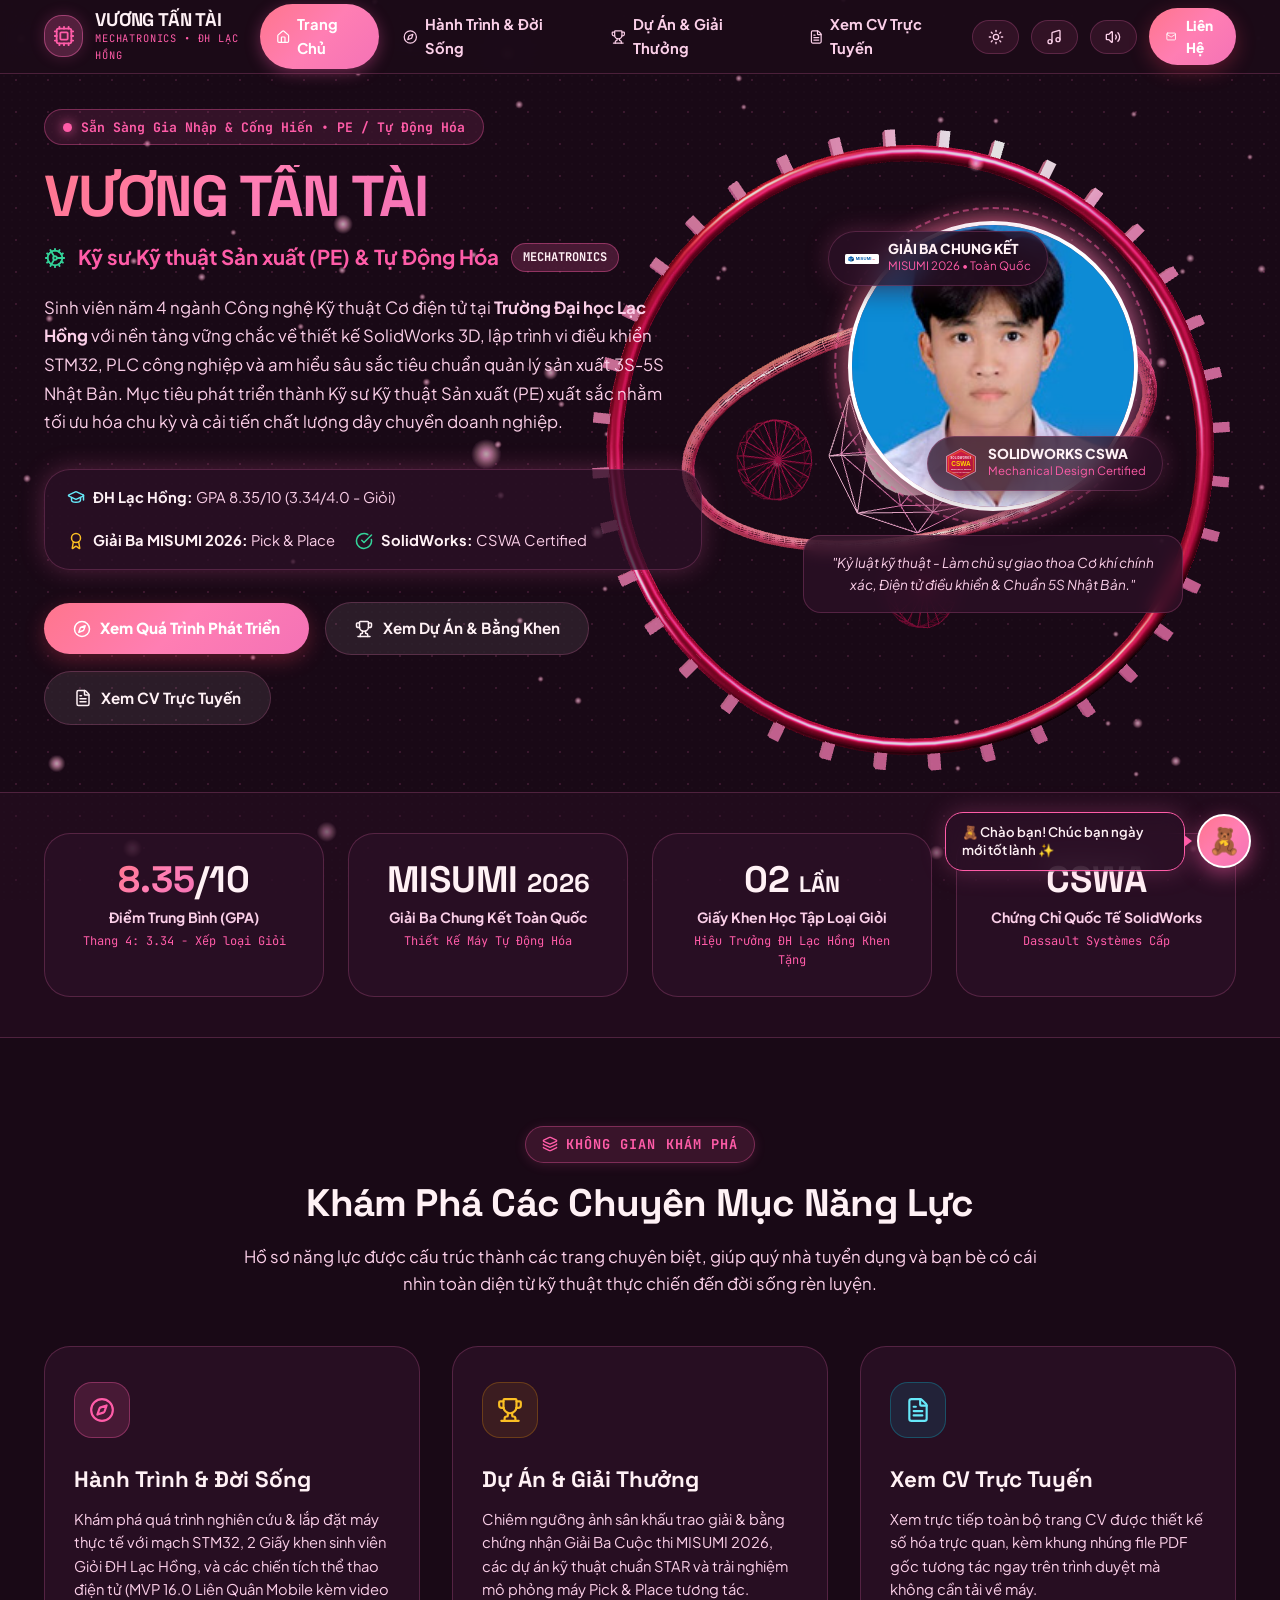
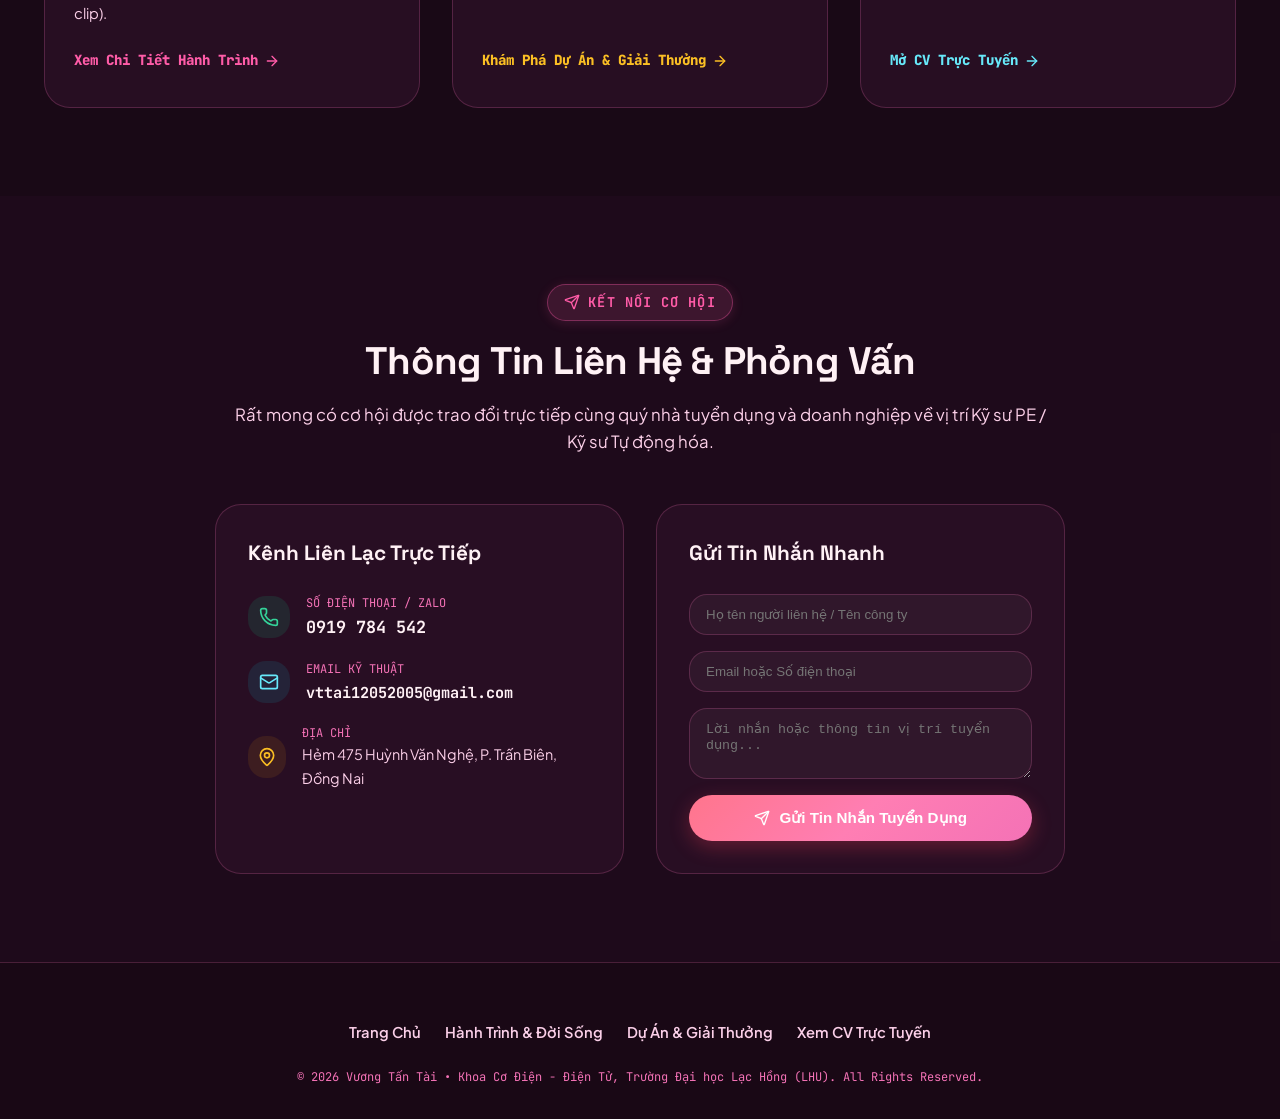
==== commit c70a17b7: "feat: auto play background music on load with boosted volume" ====
--- a/index.html
+++ b/index.html
@@ -28,6 +28,9 @@
 </head>
 <body>
 
+  <!-- Background Music Audio -->
+  <audio id="bgm-audio" autoplay loop preload="auto" src="assets/audio/bgm.mp3"></audio>
+
   <!-- Three.js 3D Background Scene -->
   <div id="three-canvas-container"></div>
   <div class="bg-grid-overlay"></div>
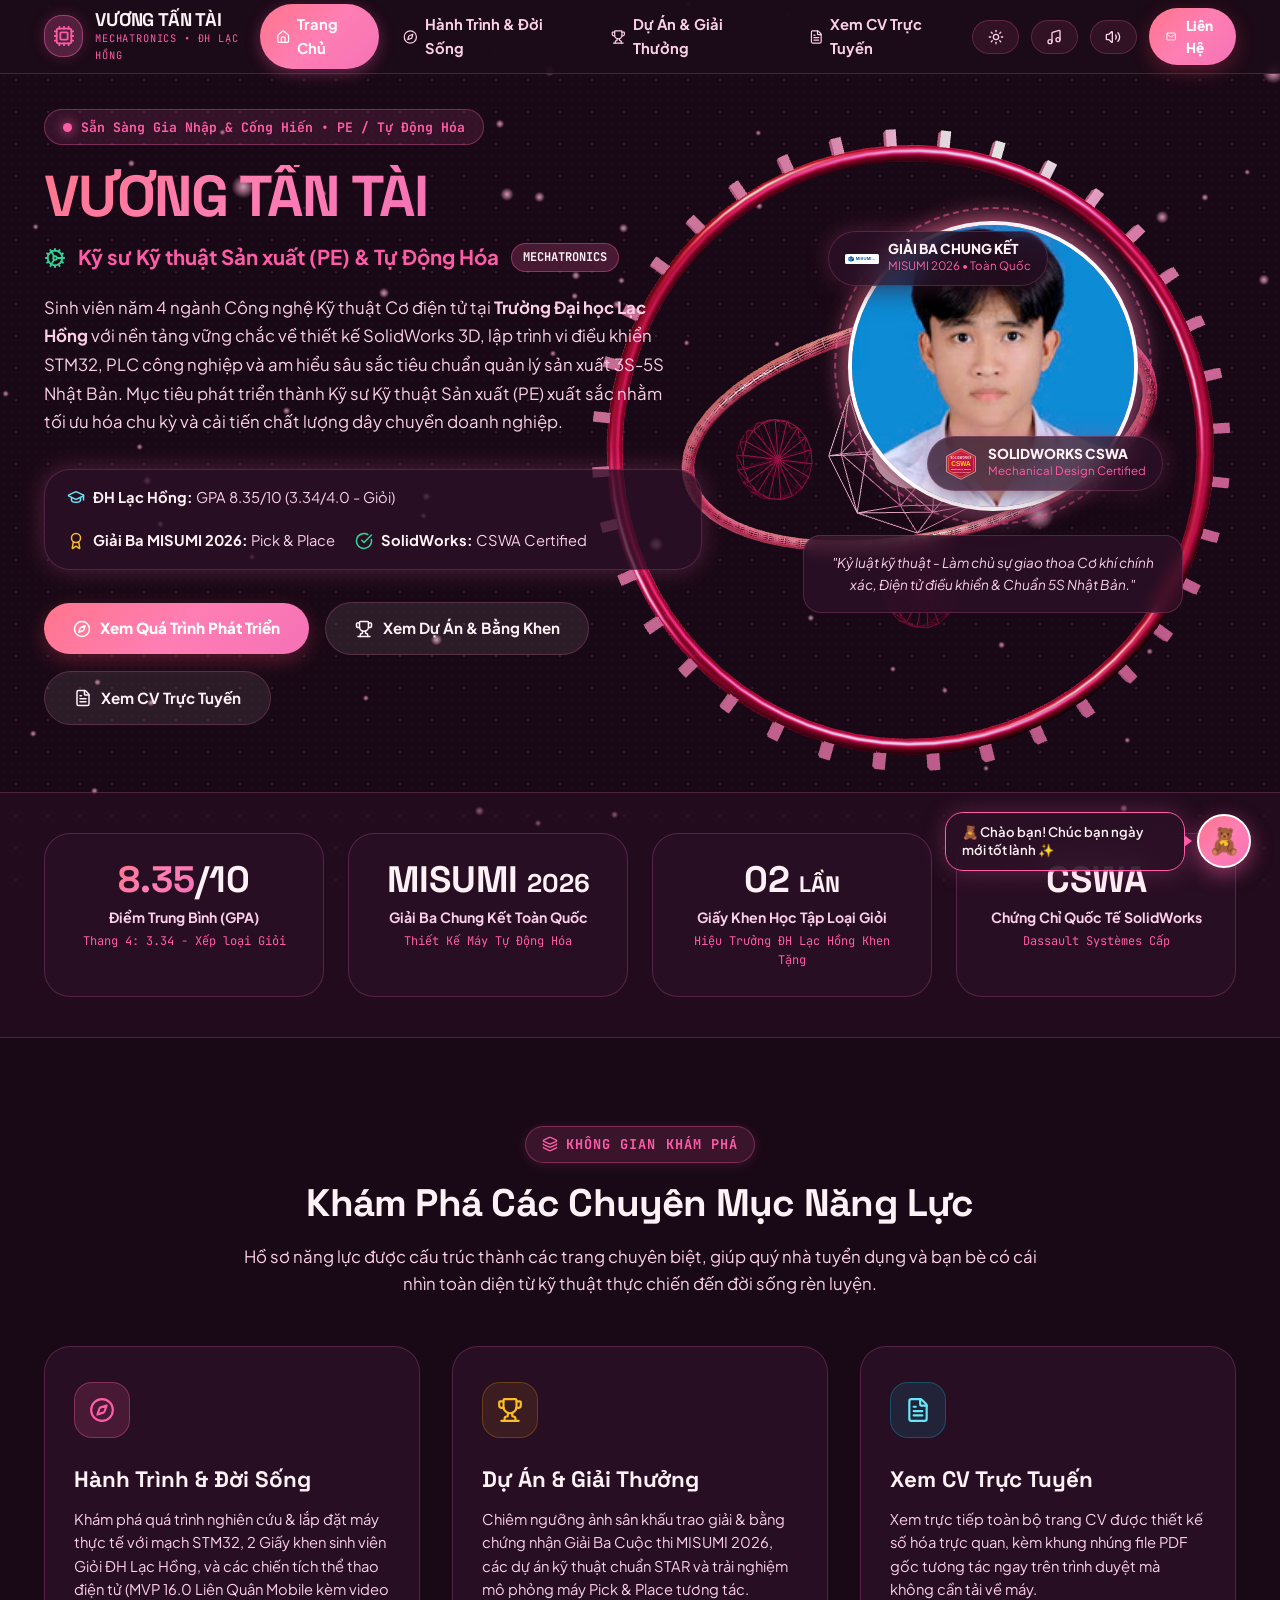
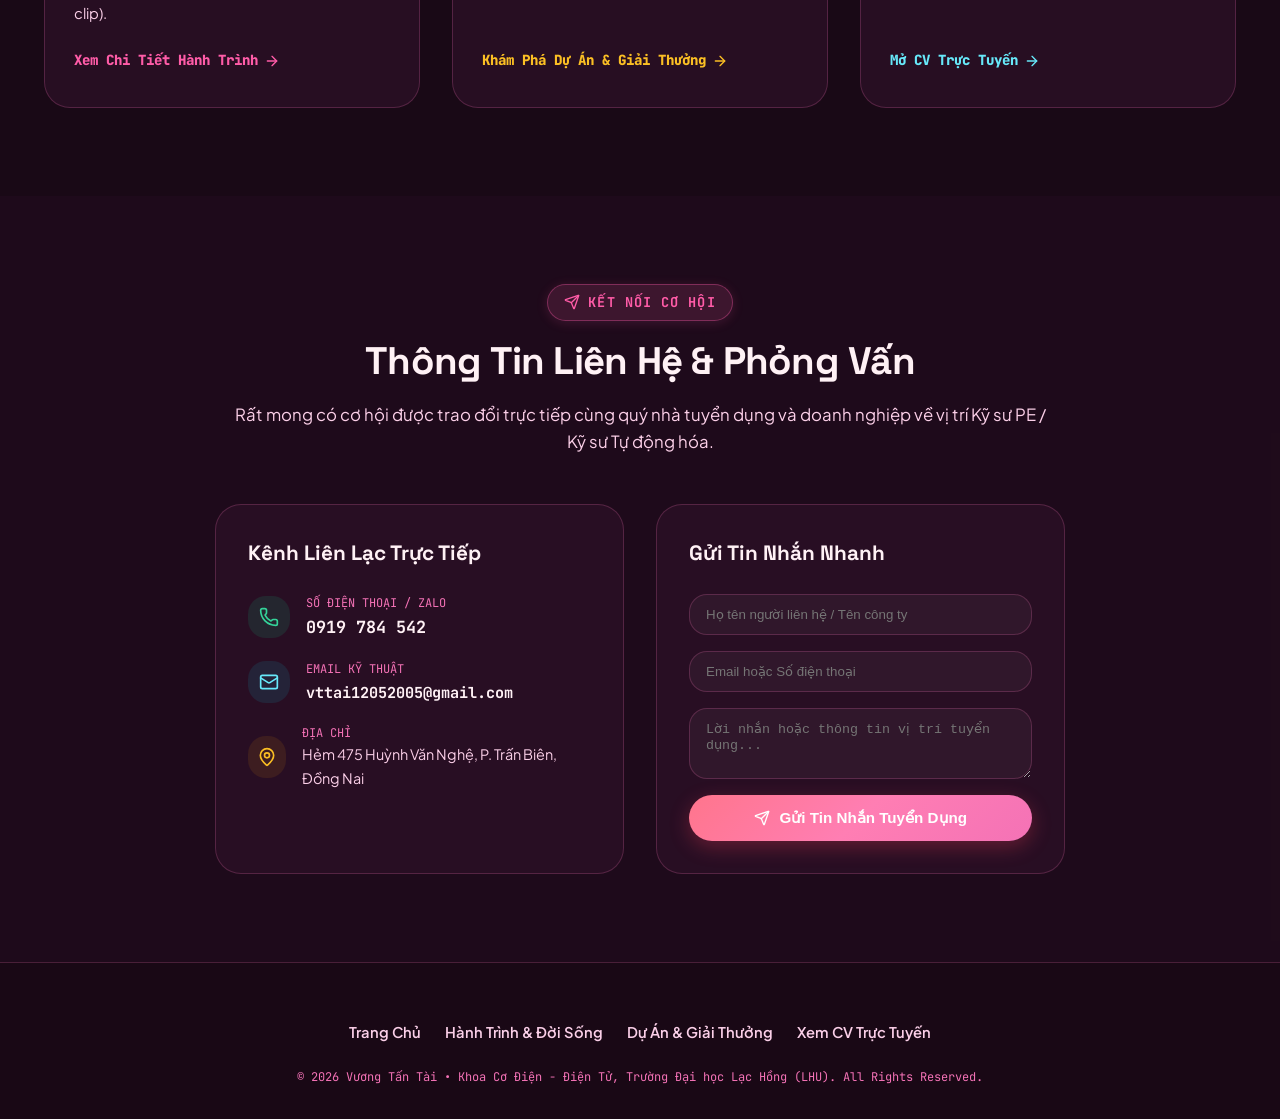
==== commit 05947c7d: "feat: set new mp3 as default bgm and alternate tracks on header music click" ====
--- a/index.html
+++ b/index.html
@@ -29,7 +29,7 @@
 <body>
 
   <!-- Background Music Audio -->
-  <audio id="bgm-audio" autoplay loop preload="auto" src="assets/audio/bgm.mp3"></audio>
+  <audio id="bgm-audio" autoplay loop preload="auto" src="assets/audio/bgm-default.mp3"></audio>
 
   <!-- Three.js 3D Background Scene -->
   <div id="three-canvas-container"></div>
